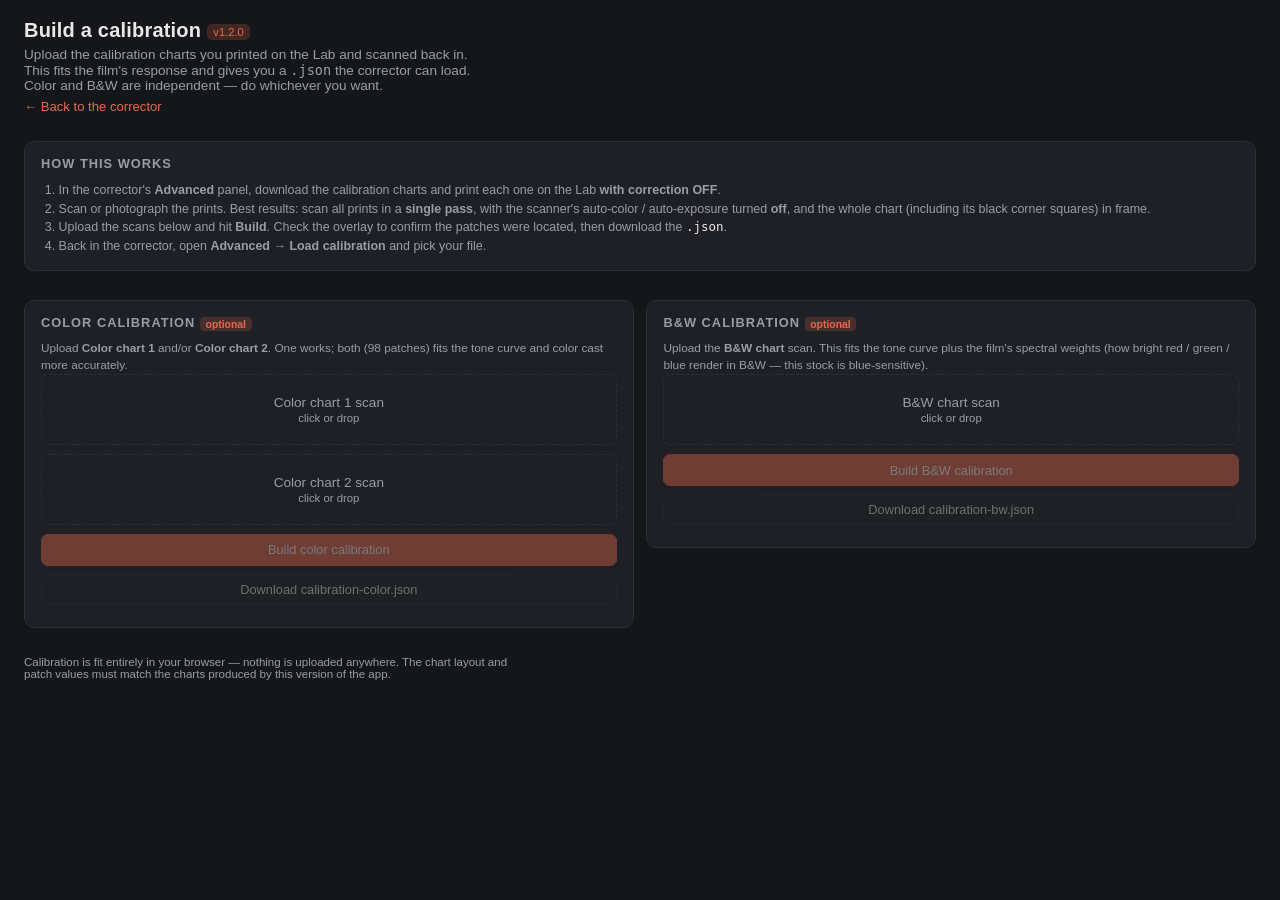
==== calibrate.html @ ee4c654f "Add standalone calibration-builder page calibrate.html + js/calibrate-ui.js: upload scanned charts t" ====
<!DOCTYPE html>
<!--
  Polaroid Lab Print Corrector — Calibration builder
  Copyright (c) 2026 Ryan Kunkleman — https://github.com/Kunkles/polaroid-lab-print-corrector
  Original work by Ryan Kunkleman. MIT licensed: keep this notice if you reuse it.
-->
<html lang="en">
<head>
<meta charset="UTF-8" />
<meta name="author" content="Ryan Kunkleman" />
<link rel="author" href="https://github.com/Kunkles" />
<meta name="viewport" content="width=device-width, initial-scale=1.0" />
<title>Build a calibration — Polaroid Lab Print Corrector</title>
<meta name="description" content="Upload your scanned calibration charts to fit your own color and B&amp;W Polaroid Lab calibration, then download it as a .json the corrector can load." />
<link rel="stylesheet" href="css/style.css" />
<style>
  /* page-specific bits; everything else reuses css/style.css */
  .back-link {
    display: inline-block;
    margin-top: 0.4rem;
    font-size: 0.82rem;
    color: var(--accent);
    text-decoration: none;
  }
  .back-link:hover { text-decoration: underline; }

  #cal-setup {
    display: grid;
    grid-template-columns: repeat(auto-fit, minmax(340px, 1fr));
    gap: 0.8rem;
    align-items: start;
  }
  #cal-setup .panel { margin: 0; }

  .drop-stack { display: flex; flex-direction: column; gap: 0.6rem; }
  .file-drop.loaded { border-style: solid; border-color: var(--accent); color: var(--text); }
  .file-drop .fd-name { display: block; font-size: 0.78rem; margin-top: 0.25rem; color: var(--accent); }

  .overlay-wrap { margin-top: 0.7rem; }
  .overlay-wrap canvas {
    width: 100%;
    max-width: 520px;
    border-radius: 8px;
    border: 1px solid var(--panel-edge);
    display: block;
  }
  .legend { font-size: 0.7rem; color: var(--text-dim); margin: 0.35rem 0 0; }
  .legend .dot { display: inline-block; width: 0.6em; height: 0.6em; border-radius: 50%; vertical-align: middle; margin: 0 0.2em 0 0.6em; }
  .status-ok { color: #6fcaa0; }
  .status-err { color: var(--accent); }
  .metric { font-variant-numeric: tabular-nums; }
  ol.steps { margin: 0.4rem 0 0; padding-left: 1.1rem; font-size: 0.78rem; color: var(--text-dim); line-height: 1.5; }
  ol.steps code { color: var(--text); }
</style>
</head>
<body>
<header>
  <h1>Build a calibration <span class="version" id="app-version"></span></h1>
  <p class="subtitle">Upload the calibration charts you printed on the Lab and scanned back in. This fits the film's response and gives you a <code>.json</code> the corrector can load. Color and B&amp;W are independent — do whichever you want.</p>
  <a class="back-link" href="index.html">&larr; Back to the corrector</a>
</header>

<main>
  <section class="panel">
    <h2>How this works</h2>
    <ol class="steps">
      <li>In the corrector's <strong>Advanced</strong> panel, download the calibration charts and print each one on the Lab <strong>with correction OFF</strong>.</li>
      <li>Scan or photograph the prints. Best results: scan all prints in a <strong>single pass</strong>, with the scanner's auto-color / auto-exposure turned <strong>off</strong>, and the whole chart (including its black corner squares) in frame.</li>
      <li>Upload the scans below and hit <strong>Build</strong>. Check the overlay to confirm the patches were located, then download the <code>.json</code>.</li>
      <li>Back in the corrector, open <strong>Advanced → Load calibration</strong> and pick your file.</li>
    </ol>
  </section>

  <div id="cal-setup">
    <!-- ===================== COLOR ===================== -->
    <section class="panel" id="color-panel">
      <h2>Color calibration <span class="phase-tag">optional</span></h2>
      <p class="hint">Upload <strong>Color chart 1</strong> and/or <strong>Color chart 2</strong>. One works; both (98 patches) fits the tone curve and color cast more accurately.</p>

      <div class="drop-stack">
        <label class="file-drop" id="drop-color-1">
          <input type="file" accept="image/*" />
          <span>Color chart 1 scan<br/><small>click or drop</small></span>
        </label>
        <label class="file-drop" id="drop-color-2">
          <input type="file" accept="image/*" />
          <span>Color chart 2 scan<br/><small>click or drop</small></span>
        </label>
      </div>

      <div class="button-row column">
        <button id="btn-build-color" disabled>Build color calibration</button>
        <button id="btn-download-color" class="secondary" disabled>Download calibration-color.json</button>
      </div>
      <p class="hint" id="status-color"></p>

      <div class="overlay-wrap" id="overlay-color" hidden>
        <canvas id="canvas-color-1"></canvas>
        <canvas id="canvas-color-2" style="margin-top:0.6rem" hidden></canvas>
        <p class="legend">
          <span class="dot" style="background:#e8694a"></span>fiducials &amp; patches
          <span class="dot" style="background:#50b4ff"></span>reference strips
        </p>
      </div>
    </section>

    <!-- ===================== B&W ===================== -->
    <section class="panel" id="bw-panel">
      <h2>B&amp;W calibration <span class="phase-tag">optional</span></h2>
      <p class="hint">Upload the <strong>B&amp;W chart</strong> scan. This fits the tone curve plus the film's spectral weights (how bright red / green / blue render in B&amp;W — this stock is blue-sensitive).</p>

      <div class="drop-stack">
        <label class="file-drop" id="drop-bw">
          <input type="file" accept="image/*" />
          <span>B&amp;W chart scan<br/><small>click or drop</small></span>
        </label>
      </div>

      <div class="button-row column">
        <button id="btn-build-bw" disabled>Build B&amp;W calibration</button>
        <button id="btn-download-bw" class="secondary" disabled>Download calibration-bw.json</button>
      </div>
      <p class="hint" id="status-bw"></p>

      <div class="overlay-wrap" id="overlay-bw" hidden>
        <canvas id="canvas-bw"></canvas>
        <p class="legend">
          <span class="dot" style="background:#e8694a"></span>fiducials &amp; patches
          <span class="dot" style="background:#50b4ff"></span>reference strips
        </p>
      </div>
    </section>
  </div>
</main>

<footer>
  <p id="footer-note">Calibration is fit entirely in your browser — nothing is uploaded anywhere. The chart layout and patch values must match the charts produced by this version of the app.</p>
</footer>

<script src="js/version.js"></script>
<script src="js/lut.js"></script>
<script src="js/pipeline.js"></script>
<script src="js/chart.js"></script>
<script src="js/calibrate.js"></script>
<script src="js/solve.js"></script>
<script src="js/calibrate-ui.js"></script>
</body>
</html>
---- css/style.css ----
:root {
  --bg: #15161a;
  --panel: #1e2026;
  --panel-edge: #2c2f37;
  --text: #e8e8e6;
  --text-dim: #9a9da6;
  --accent: #e8694a;
  --accent-soft: #e8694a33;
}

* { box-sizing: border-box; }

body {
  margin: 0;
  font-family: -apple-system, BlinkMacSystemFont, "Segoe UI", sans-serif;
  background: var(--bg);
  color: var(--text);
}

header {
  padding: 1.2rem 1.5rem 0.6rem;
}

h1 {
  margin: 0;
  font-size: 1.25rem;
  letter-spacing: 0.01em;
}

.version {
  font-size: 0.7rem;
  font-weight: 500;
  color: var(--accent);
  background: var(--accent-soft);
  border-radius: 5px;
  padding: 0.1rem 0.4rem;
  vertical-align: middle;
  letter-spacing: 0;
}

.subtitle {
  margin: 0.3rem 0 0;
  color: var(--text-dim);
  font-size: 0.85rem;
  max-width: 60ch;
}

main {
  display: flex;
  flex-direction: column;
  gap: 1rem;
  padding: 1rem 1.5rem;
}

#setup {
  columns: 300px 3;
  column-gap: 0.8rem;
}

.panel {
  background: var(--panel);
  border: 1px solid var(--panel-edge);
  border-radius: 10px;
  padding: 0.9rem 1rem;
  margin: 0 0 0.8rem;
  break-inside: avoid;
}

.panel h2 {
  margin: 0 0 0.6rem;
  font-size: 0.8rem;
  text-transform: uppercase;
  letter-spacing: 0.08em;
  color: var(--text-dim);
}

.phase-tag {
  font-size: 0.65rem;
  background: var(--accent-soft);
  color: var(--accent);
  border-radius: 4px;
  padding: 0.1rem 0.35rem;
  vertical-align: middle;
  text-transform: none;
  letter-spacing: 0;
}

.file-drop {
  display: block;
  border: 1.5px dashed var(--panel-edge);
  border-radius: 8px;
  padding: 1.2rem 0.8rem;
  text-align: center;
  color: var(--text-dim);
  font-size: 0.85rem;
  cursor: pointer;
  transition: border-color 0.15s, color 0.15s;
}

.file-drop:hover, .file-drop.dragover {
  border-color: var(--accent);
  color: var(--text);
}

.file-drop input { display: none; }

.radio {
  display: block;
  font-size: 0.82rem;
  margin-bottom: 0.3rem;
  cursor: pointer;
}

.radio input { accent-color: var(--accent); margin-right: 0.35rem; }

.adv-label {
  font-size: 0.72rem;
  text-transform: uppercase;
  letter-spacing: 0.06em;
  color: var(--text-dim);
  margin: 0.9rem 0 0.35rem;
}

select {
  width: 100%;
  font: inherit;
  font-size: 0.82rem;
  padding: 0.4rem 0.5rem;
  border-radius: 7px;
  border: 1px solid var(--panel-edge);
  background: var(--panel);
  color: var(--text);
}

.slider-row {
  margin-bottom: 0.55rem;
}

.slider-row label {
  display: flex;
  justify-content: space-between;
  font-size: 0.78rem;
  color: var(--text-dim);
  margin-bottom: 0.15rem;
}

.slider-row .value { color: var(--text); font-variant-numeric: tabular-nums; }

.slider-row input[type="range"] {
  width: 100%;
  accent-color: var(--accent);
}

.button-row {
  display: flex;
  gap: 0.5rem;
  margin-top: 0.6rem;
}

.button-row.column { flex-direction: column; }

button {
  font: inherit;
  font-size: 0.8rem;
  padding: 0.45rem 0.7rem;
  border-radius: 7px;
  border: 1px solid var(--accent);
  background: var(--accent);
  color: #fff;
  cursor: pointer;
  flex: 1;
}

button.secondary {
  background: transparent;
  border-color: var(--panel-edge);
  color: var(--text);
}

button:disabled {
  opacity: 0.4;
  cursor: default;
}

button:not(:disabled):hover { filter: brightness(1.12); }

/* anchor styled to match a .secondary button (used for cross-page links) */
.btn-link {
  font: inherit;
  font-size: 0.8rem;
  padding: 0.45rem 0.7rem;
  border-radius: 7px;
  border: 1px solid var(--panel-edge);
  background: transparent;
  color: var(--text);
  text-align: center;
  text-decoration: none;
  display: block;
}

.btn-link:hover { filter: brightness(1.12); border-color: var(--accent); }

.hint {
  font-size: 0.74rem;
  color: var(--text-dim);
  line-height: 1.45;
  margin: 0.5rem 0 0;
}

#views {
  display: grid;
  grid-template-columns: repeat(4, 1fr);
  gap: 0.8rem;
  position: sticky;
  top: 0;
  z-index: 5;
  background: var(--bg);
  padding-bottom: 0.8rem;
}

/* Pre-Compensation sliders sit in a compact multi-column grid so the panel
   stays a short band directly under the previews. */
#sliders {
  display: grid;
  grid-template-columns: repeat(auto-fit, minmax(230px, 1fr));
  column-gap: 1.4rem;
}

#views.empty .view-card { display: none; }

#placeholder {
  display: none;
  color: var(--text-dim);
  grid-column: 1 / -1;
  text-align: center;
  padding: 4rem 0;
  border: 1.5px dashed var(--panel-edge);
  border-radius: 10px;
}

#views.empty #placeholder { display: block; }

.view-card {
  margin: 0;
  background: var(--panel);
  border: 1px solid var(--panel-edge);
  border-radius: 10px;
  padding: 0.6rem;
}

.view-card.highlight { border-color: var(--accent); }

.view-card canvas {
  width: 100%;
  max-height: 26vh;
  object-fit: contain;
  display: block;
  border-radius: 6px;
  background: #000;
}

.view-card figcaption {
  font-size: 0.75rem;
  color: var(--text-dim);
  padding-top: 0.45rem;
  text-align: center;
}

.view-card.highlight figcaption { color: var(--accent); }

footer {
  padding: 0 1.5rem 1.5rem;
}

footer p {
  font-size: 0.72rem;
  color: var(--text-dim);
  max-width: 80ch;
}

@media (max-width: 1000px) {
  /* narrow: previews on top but not pinned (a 2x2 grid is too tall to pin) */
  #views { grid-template-columns: 1fr 1fr; position: static; }
  .view-card canvas { max-height: none; }
}

@media (max-width: 620px) {
  #views { grid-template-columns: 1fr 1fr; gap: 0.5rem; }
}

/* Mobile order: film, photo, previews, correction strength, pre-compensation,
   then the rest. display:contents dissolves the #setup grouping so its panels
   become siblings of the previews/pre-comp and can be interleaved with order. */
@media (max-width: 700px) {
  #setup { display: contents; }
  #film-panel { order: 1; }
  #photo-panel { order: 2; }
  #views { order: 3; }
  #strength-panel { order: 4; }
  #precomp { order: 5; }
  #export-panel { order: 6; }
  #advanced-panel { order: 7; }
}
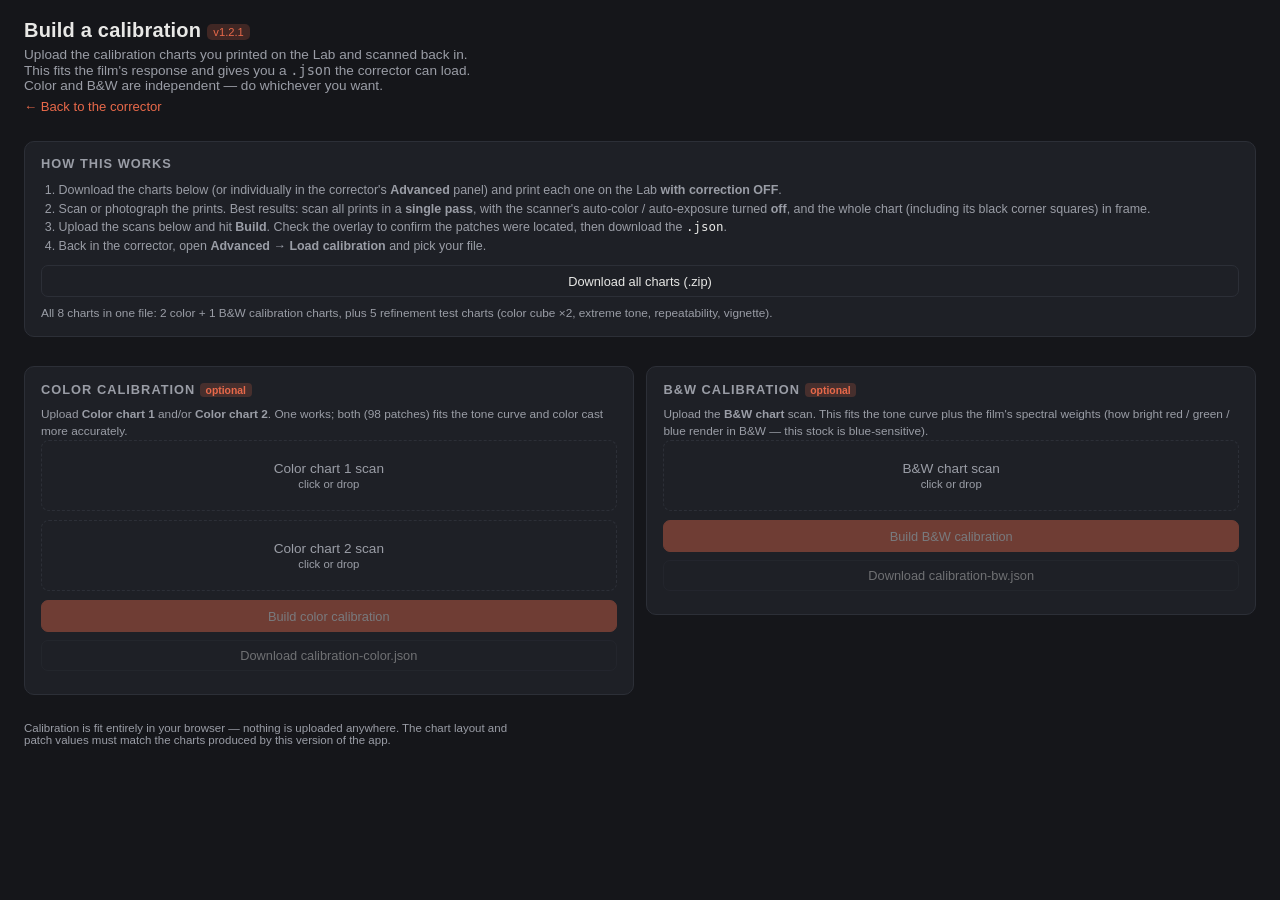
==== commit bb0b9c41: "Add "download all charts (.zip)" to the calibration page Renders all 8 charts (3 calibration + 5 ref" ====
--- a/calibrate.html
+++ b/calibrate.html
@@ -64,11 +64,15 @@
   <section class="panel">
     <h2>How this works</h2>
     <ol class="steps">
-      <li>In the corrector's <strong>Advanced</strong> panel, download the calibration charts and print each one on the Lab <strong>with correction OFF</strong>.</li>
+      <li>Download the charts below (or individually in the corrector's <strong>Advanced</strong> panel) and print each one on the Lab <strong>with correction OFF</strong>.</li>
       <li>Scan or photograph the prints. Best results: scan all prints in a <strong>single pass</strong>, with the scanner's auto-color / auto-exposure turned <strong>off</strong>, and the whole chart (including its black corner squares) in frame.</li>
       <li>Upload the scans below and hit <strong>Build</strong>. Check the overlay to confirm the patches were located, then download the <code>.json</code>.</li>
       <li>Back in the corrector, open <strong>Advanced → Load calibration</strong> and pick your file.</li>
     </ol>
+    <div class="button-row column">
+      <button id="btn-download-all-charts" class="secondary">Download all charts (.zip)</button>
+    </div>
+    <p class="hint" id="zip-status">All 8 charts in one file: 2 color + 1 B&amp;W calibration charts, plus 5 refinement test charts (color cube &times;2, extreme tone, repeatability, vignette).</p>
   </section>
 
   <div id="cal-setup">
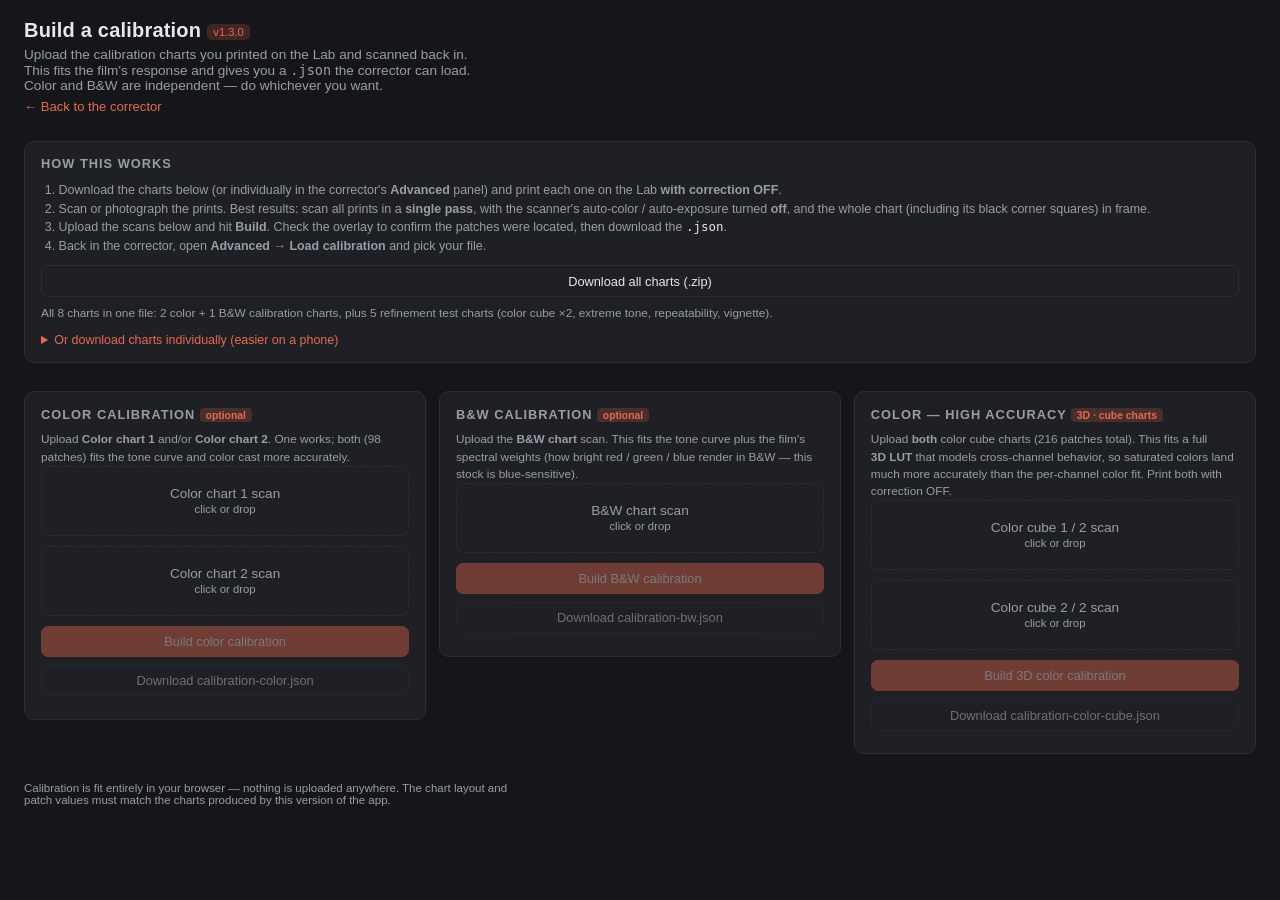
==== commit 3e179c6c: "Add 3D color-cube calibration + individual chart downloads Extended (high-accuracy) color calibratio" ====
--- a/calibrate.html
+++ b/calibrate.html
@@ -51,6 +51,10 @@
   .metric { font-variant-numeric: tabular-nums; }
   ol.steps { margin: 0.4rem 0 0; padding-left: 1.1rem; font-size: 0.78rem; color: var(--text-dim); line-height: 1.5; }
   ol.steps code { color: var(--text); }
+
+  .chart-list { margin-top: 0.7rem; }
+  .chart-list > summary { font-size: 0.78rem; color: var(--accent); cursor: pointer; }
+  .chart-list #chart-list { margin-top: 0.6rem; }
 </style>
 </head>
 <body>
@@ -73,6 +77,11 @@
       <button id="btn-download-all-charts" class="secondary">Download all charts (.zip)</button>
     </div>
     <p class="hint" id="zip-status">All 8 charts in one file: 2 color + 1 B&amp;W calibration charts, plus 5 refinement test charts (color cube &times;2, extreme tone, repeatability, vignette).</p>
+
+    <details class="chart-list">
+      <summary>Or download charts individually (easier on a phone)</summary>
+      <div id="chart-list" class="button-row column"></div>
+    </details>
   </section>
 
   <div id="cal-setup">
@@ -134,6 +143,38 @@
         </p>
       </div>
     </section>
+
+    <!-- ============== COLOR (high-accuracy, 3D cube) ============== -->
+    <section class="panel" id="cube-panel">
+      <h2>Color — high accuracy <span class="phase-tag">3D &middot; cube charts</span></h2>
+      <p class="hint">Upload <strong>both</strong> color cube charts (216 patches total). This fits a full <strong>3D&nbsp;LUT</strong> that models cross-channel behavior, so saturated colors land much more accurately than the per-channel color fit. Print both with correction OFF.</p>
+
+      <div class="drop-stack">
+        <label class="file-drop" id="drop-cube-1">
+          <input type="file" accept="image/*" />
+          <span>Color cube 1 / 2 scan<br/><small>click or drop</small></span>
+        </label>
+        <label class="file-drop" id="drop-cube-2">
+          <input type="file" accept="image/*" />
+          <span>Color cube 2 / 2 scan<br/><small>click or drop</small></span>
+        </label>
+      </div>
+
+      <div class="button-row column">
+        <button id="btn-build-cube" disabled>Build 3D color calibration</button>
+        <button id="btn-download-cube" class="secondary" disabled>Download calibration-color-cube.json</button>
+      </div>
+      <p class="hint" id="status-cube"></p>
+
+      <div class="overlay-wrap" id="overlay-cube" hidden>
+        <canvas id="canvas-cube-1"></canvas>
+        <canvas id="canvas-cube-2" style="margin-top:0.6rem"></canvas>
+        <p class="legend">
+          <span class="dot" style="background:#e8694a"></span>fiducials &amp; patches
+          <span class="dot" style="background:#50b4ff"></span>reference strips
+        </p>
+      </div>
+    </section>
   </div>
 </main>
 
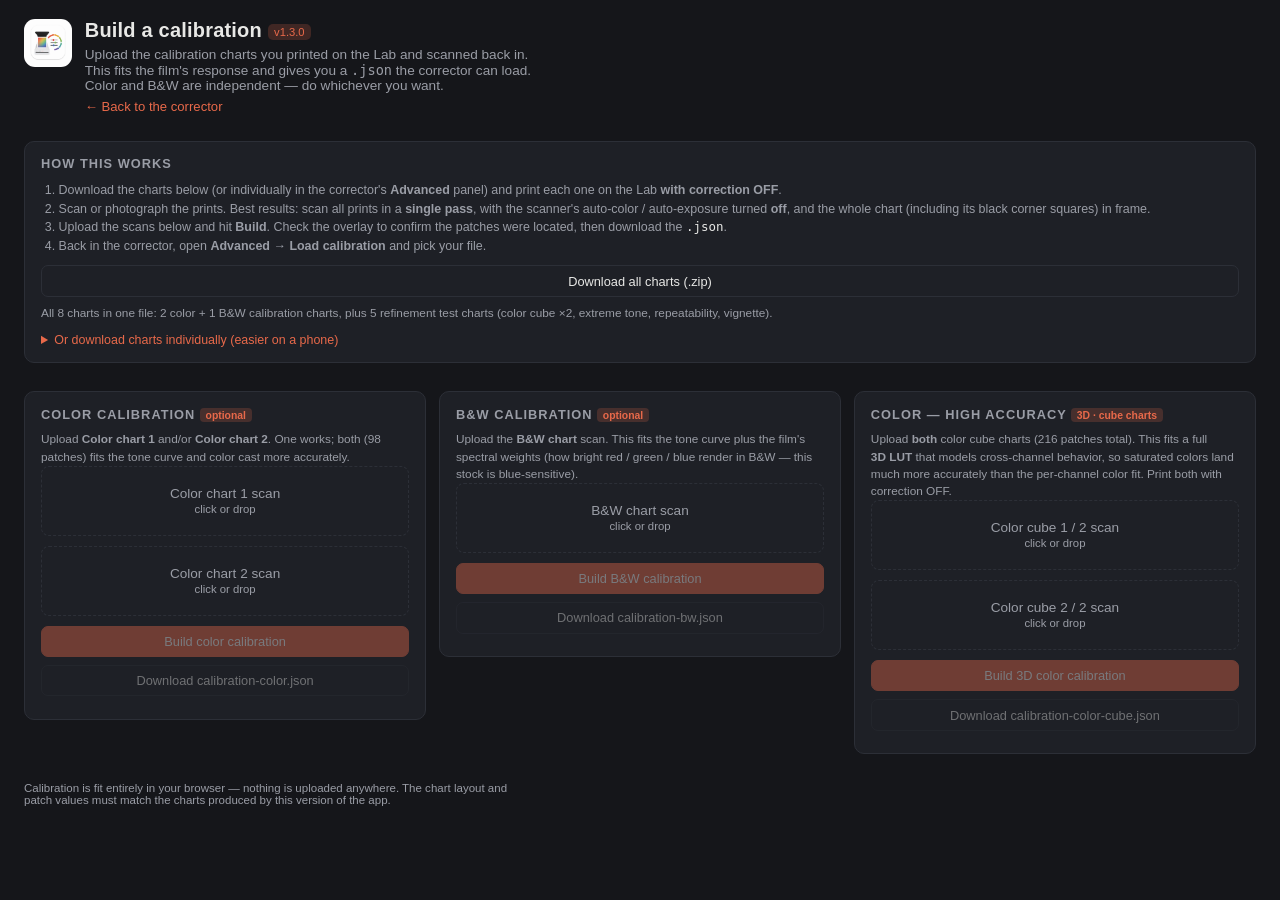
==== commit 8796e4ee: "Add app icon: in-page logo + home-screen/favicon Add icon.png and wire it up on both pages: a header" ====
--- a/calibrate.html
+++ b/calibrate.html
@@ -12,6 +12,15 @@
 <meta name="viewport" content="width=device-width, initial-scale=1.0" />
 <title>Build a calibration — Polaroid Lab Print Corrector</title>
 <meta name="description" content="Upload your scanned calibration charts to fit your own color and B&amp;W Polaroid Lab calibration, then download it as a .json the corrector can load." />
+<meta property="og:title" content="Build a calibration — Polaroid Lab Print Corrector" />
+<meta property="og:description" content="Upload your scanned charts to fit your own color and B&amp;W Polaroid Lab calibration." />
+<meta property="og:type" content="website" />
+<meta property="og:image" content="https://kunkles.github.io/polaroid-lab-print-corrector/icon.png" />
+<link rel="icon" type="image/png" href="icon.png" />
+<link rel="apple-touch-icon" href="icon.png" />
+<meta name="apple-mobile-web-app-title" content="Polaroid Lab" />
+<meta name="theme-color" content="#15161a" />
+<link rel="manifest" href="manifest.json" />
 <link rel="stylesheet" href="css/style.css" />
 <style>
   /* page-specific bits; everything else reuses css/style.css */
@@ -59,9 +68,12 @@
 </head>
 <body>
 <header>
-  <h1>Build a calibration <span class="version" id="app-version"></span></h1>
-  <p class="subtitle">Upload the calibration charts you printed on the Lab and scanned back in. This fits the film's response and gives you a <code>.json</code> the corrector can load. Color and B&amp;W are independent — do whichever you want.</p>
-  <a class="back-link" href="index.html">&larr; Back to the corrector</a>
+  <img class="app-logo" src="icon.png" alt="" width="48" height="48" />
+  <div>
+    <h1>Build a calibration <span class="version" id="app-version"></span></h1>
+    <p class="subtitle">Upload the calibration charts you printed on the Lab and scanned back in. This fits the film's response and gives you a <code>.json</code> the corrector can load. Color and B&amp;W are independent — do whichever you want.</p>
+    <a class="back-link" href="index.html">&larr; Back to the corrector</a>
+  </div>
 </header>
 
 <main>
--- a/css/style.css
+++ b/css/style.css
@@ -19,6 +19,16 @@
 
 header {
   padding: 1.2rem 1.5rem 0.6rem;
+  display: flex;
+  align-items: flex-start;
+  gap: 0.8rem;
+}
+
+.app-logo {
+  width: 48px;
+  height: 48px;
+  border-radius: 11px;
+  flex: none;
 }
 
 h1 {
@@ -226,19 +236,21 @@
   column-gap: 1.4rem;
 }
 
-#views.empty .view-card { display: none; }
-
-#placeholder {
-  display: none;
-  color: var(--text-dim);
+/* Load + preview are one area: when empty the previews collapse and the area
+   is the uploader; once a photo is loaded the tiles + a Replace button show. */
+#views.empty .view-card,
+#views.empty #btn-replace { display: none; }
+
+#drop-zone { grid-column: 1 / -1; }
+#views.empty #drop-zone { padding: 4rem 0; }
+#views:not(.empty) #drop-zone { display: none; }
+
+#btn-replace {
   grid-column: 1 / -1;
-  text-align: center;
-  padding: 4rem 0;
-  border: 1.5px dashed var(--panel-edge);
-  border-radius: 10px;
-}
-
-#views.empty #placeholder { display: block; }
+  justify-self: center;
+  flex: none;
+  padding: 0.4rem 1.2rem;
+}
 
 .view-card {
   margin: 0;
@@ -288,16 +300,16 @@
   #views { grid-template-columns: 1fr 1fr; gap: 0.5rem; }
 }
 
-/* Mobile order: film, photo, previews, correction strength, pre-compensation,
-   then the rest. display:contents dissolves the #setup grouping so its panels
-   become siblings of the previews/pre-comp and can be interleaved with order. */
+/* Mobile order: film, previews (which double as the uploader), correction
+   strength, pre-compensation, then the rest. display:contents dissolves the
+   #setup grouping so its panels become siblings of the previews/pre-comp and
+   can be interleaved with order. */
 @media (max-width: 700px) {
   #setup { display: contents; }
   #film-panel { order: 1; }
-  #photo-panel { order: 2; }
-  #views { order: 3; }
-  #strength-panel { order: 4; }
-  #precomp { order: 5; }
-  #export-panel { order: 6; }
-  #advanced-panel { order: 7; }
-}
+  #views { order: 2; }
+  #strength-panel { order: 3; }
+  #precomp { order: 4; }
+  #export-panel { order: 5; }
+  #calibration-panel { order: 6; }
+}
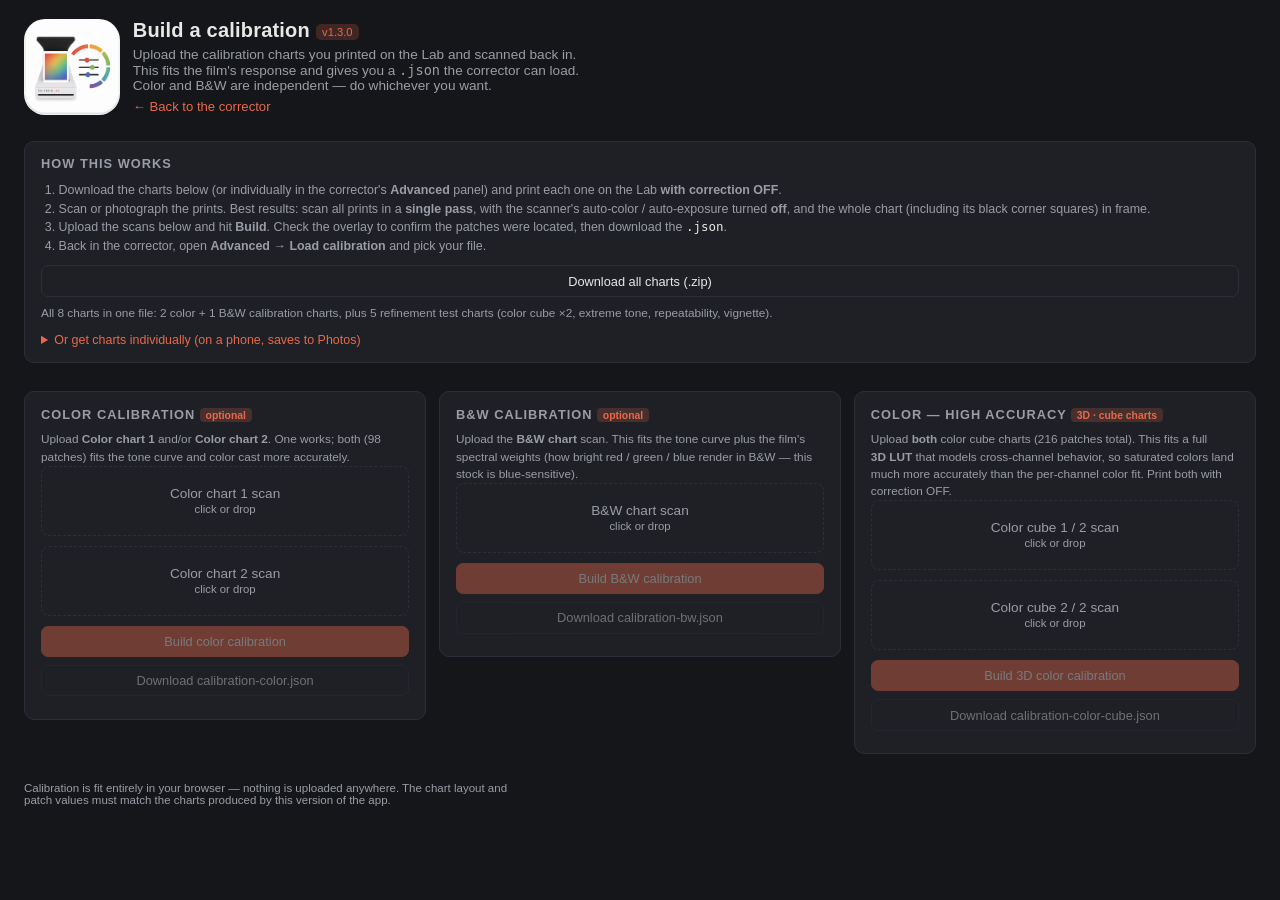
==== commit 910d4b70: "Save charts to Photos via the share sheet on phones Match the corrector: individual chart-image down" ====
--- a/calibrate.html
+++ b/calibrate.html
@@ -91,7 +91,7 @@
     <p class="hint" id="zip-status">All 8 charts in one file: 2 color + 1 B&amp;W calibration charts, plus 5 refinement test charts (color cube &times;2, extreme tone, repeatability, vignette).</p>
 
     <details class="chart-list">
-      <summary>Or download charts individually (easier on a phone)</summary>
+      <summary>Or get charts individually (on a phone, saves to Photos)</summary>
       <div id="chart-list" class="button-row column"></div>
     </details>
   </section>
--- a/css/style.css
+++ b/css/style.css
@@ -25,9 +25,9 @@
 }
 
 .app-logo {
-  width: 48px;
-  height: 48px;
-  border-radius: 11px;
+  width: 96px;
+  height: 96px;
+  border-radius: 22%;
   flex: none;
 }
 
@@ -305,6 +305,7 @@
    #setup grouping so its panels become siblings of the previews/pre-comp and
    can be interleaved with order. */
 @media (max-width: 700px) {
+  .app-logo { width: 192px; height: 192px; }
   #setup { display: contents; }
   #film-panel { order: 1; }
   #views { order: 2; }
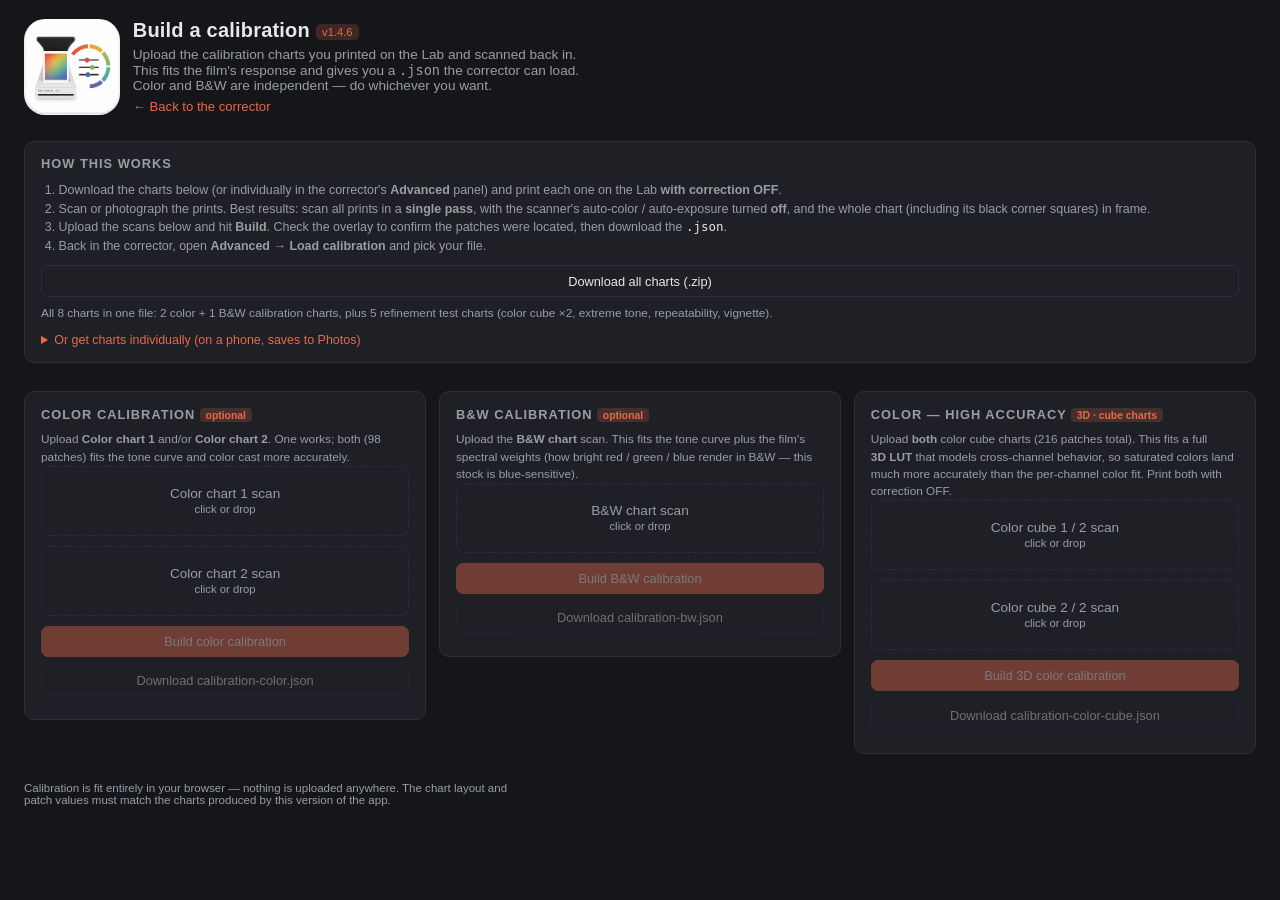
==== commit 8f85e44f: "Cache-bust assets with ?v=<version> Append ?v=1.4.6 to the CSS/JS the pages reference, and ?v=APP_VE" ====
--- a/calibrate.html
+++ b/calibrate.html
@@ -21,7 +21,7 @@
 <meta name="apple-mobile-web-app-title" content="Polaroid Lab" />
 <meta name="theme-color" content="#15161a" />
 <link rel="manifest" href="manifest.json" />
-<link rel="stylesheet" href="css/style.css" />
+<link rel="stylesheet" href="css/style.css?v=1.4.6" />
 <style>
   /* page-specific bits; everything else reuses css/style.css */
   .back-link {
@@ -194,12 +194,12 @@
   <p id="footer-note">Calibration is fit entirely in your browser — nothing is uploaded anywhere. The chart layout and patch values must match the charts produced by this version of the app.</p>
 </footer>
 
-<script src="js/version.js"></script>
-<script src="js/lut.js"></script>
-<script src="js/pipeline.js"></script>
-<script src="js/chart.js"></script>
-<script src="js/calibrate.js"></script>
-<script src="js/solve.js"></script>
-<script src="js/calibrate-ui.js"></script>
+<script src="js/version.js?v=1.4.6"></script>
+<script src="js/lut.js?v=1.4.6"></script>
+<script src="js/pipeline.js?v=1.4.6"></script>
+<script src="js/chart.js?v=1.4.6"></script>
+<script src="js/calibrate.js?v=1.4.6"></script>
+<script src="js/solve.js?v=1.4.6"></script>
+<script src="js/calibrate-ui.js?v=1.4.6"></script>
 </body>
 </html>
--- a/css/style.css
+++ b/css/style.css
@@ -289,6 +289,18 @@
   color: var(--text-dim);
   max-width: 80ch;
 }
+
+.mini-toggle {
+  display: flex;
+  align-items: center;
+  gap: 0.7rem;
+  font-size: 0.72rem;
+  color: var(--text-dim);
+  margin-bottom: 0.5rem;
+}
+
+.mini-toggle label { cursor: pointer; }
+.mini-toggle input { accent-color: var(--accent); margin-right: 0.2rem; vertical-align: middle; }
 
 @media (max-width: 1000px) {
   /* narrow: previews on top but not pinned (a 2x2 grid is too tall to pin) */
